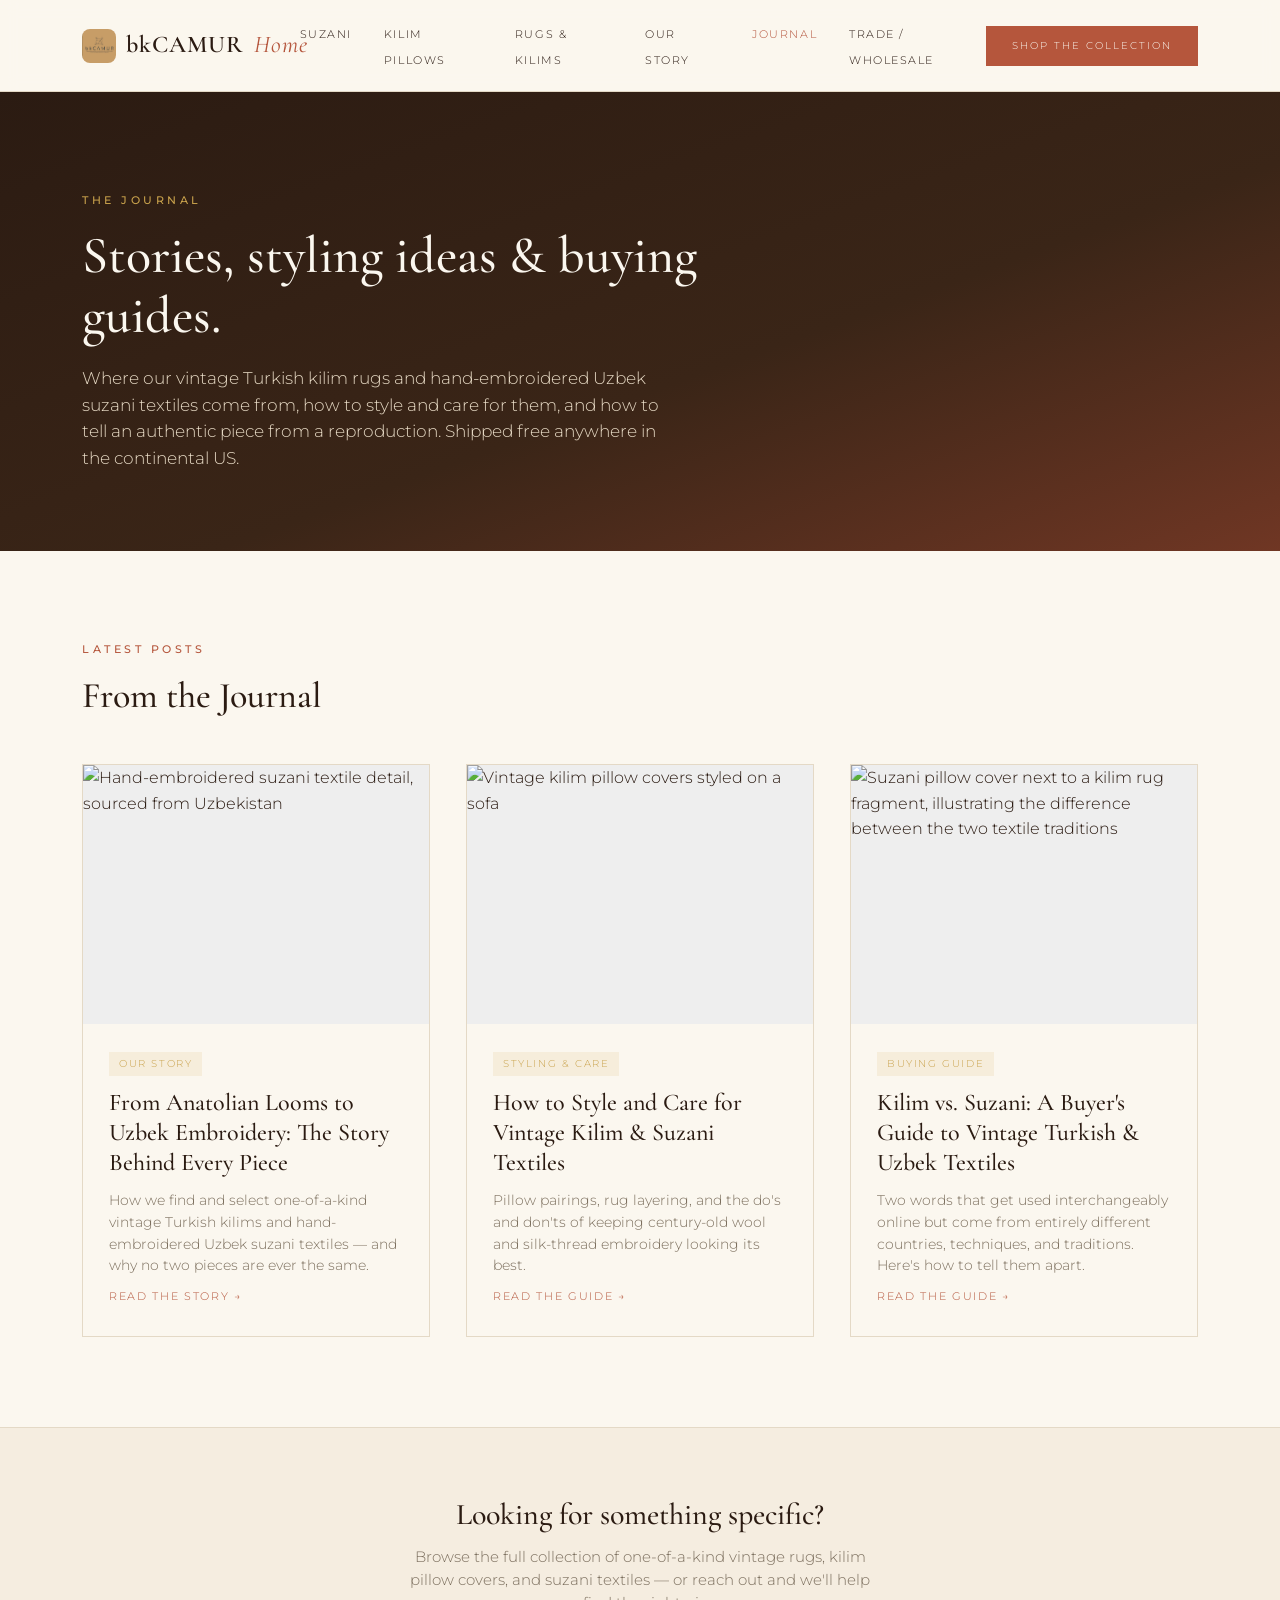
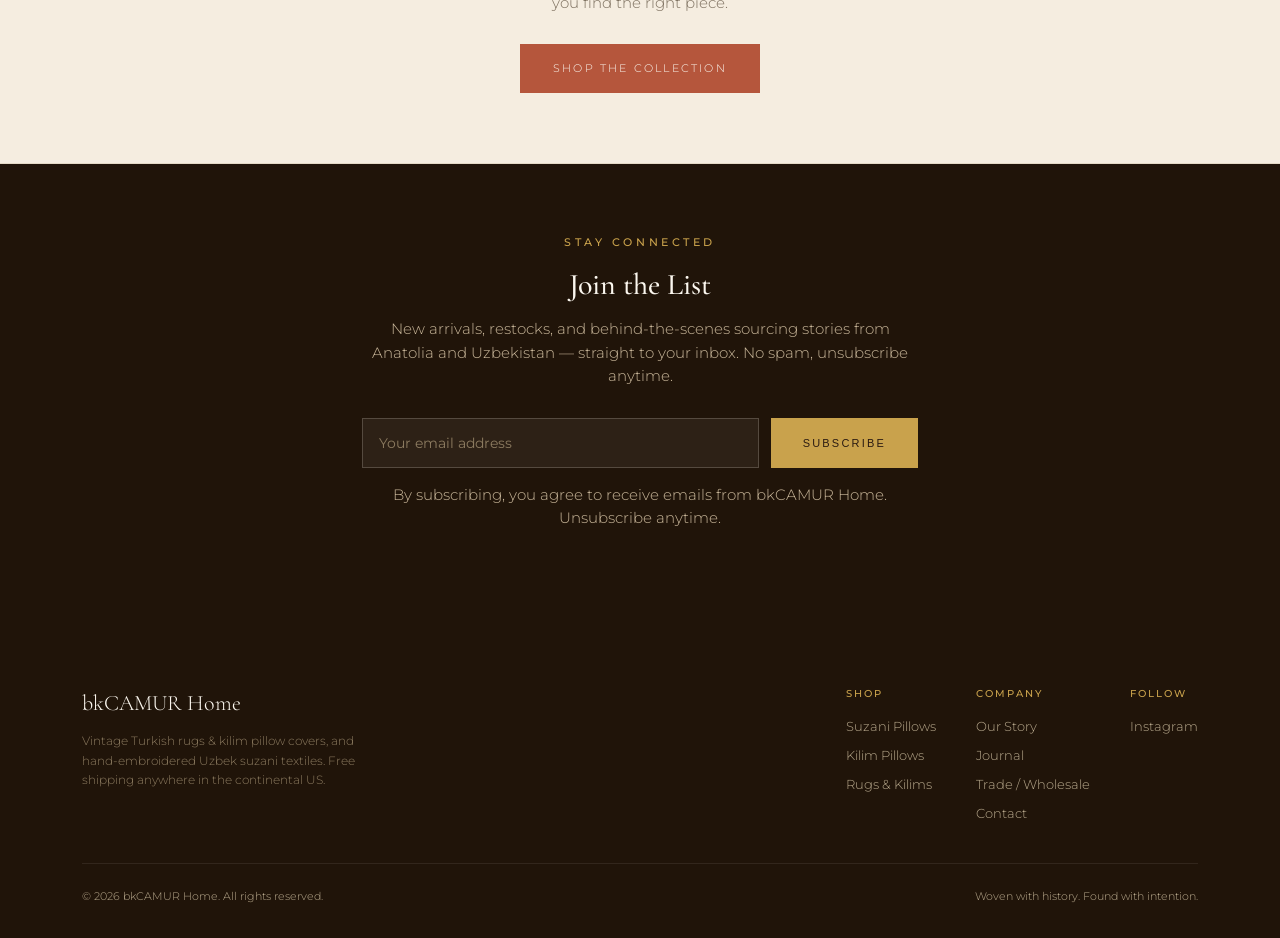
==== blog/index.html @ 6c9f3ae6 "Sync mobile nav CSS fixes across all pages - unify broken nav implementations Fixed mobile navigatio" ====
<!DOCTYPE html>
<html lang="en">
<head>

<!-- Google tag (gtag.js) -->
<script async src="https://www.googletagmanager.com/gtag/js?id=G-0DWY6NHKN8"></script>
<script>
  window.dataLayer = window.dataLayer || [];
  function gtag(){dataLayer.push(arguments);}
  gtag('js', new Date());
  gtag('config', 'G-0DWY6NHKN8');
</script>
<meta charset="UTF-8" />
<meta name="viewport" content="width=device-width, initial-scale=1.0" />
<link rel="icon" type="image/png" href="../assets/image/logo.png" />
<link rel="apple-touch-icon" href="../assets/image/logo.png" />
<link rel="manifest" href="/manifest.json" />

<title>The Journal — Vintage Rug & Textile Stories | bkCAMUR Home</title>
<meta name="description" content="Stories, styling ideas, and buying guides for vintage Turkish kilim rugs, kilim pillow covers, and hand-embroidered Uzbek suzani textiles. Shipped anywhere in the continental US." />
<meta name="author" content="bkCAMUR Home" />
<meta name="keywords" content="vintage Turkish rugs, kilim pillow covers, suzani textiles, boho home decor blog, vintage rug care, kilim vs suzani" />
<meta name="robots" content="index, follow, max-image-preview:large" />
<link rel="canonical" href="https://www.bkcamurhome.com/blog/" />
<meta name="theme-color" content="#2B1B12" />

<meta property="og:type" content="website" />
<meta property="og:site_name" content="bkCAMUR Home" />
<meta property="og:locale" content="en_US" />
<meta property="og:title" content="The Journal — bkCAMUR Home" />
<meta property="og:description" content="Stories, styling ideas, and buying guides for vintage Turkish kilim rugs and hand-embroidered Uzbek suzani textiles." />
<meta property="og:url" content="https://www.bkcamurhome.com/blog/" />
<meta property="og:image" content="https://i.etsystatic.com/61471058/r/il/e07334/8060960674/il_1588xN.8060960674_i07t.jpg" />
<meta name="twitter:card" content="summary_large_image" />
<meta name="twitter:title" content="The Journal — bkCAMUR Home" />
<meta name="twitter:description" content="Stories, styling ideas, and buying guides for vintage Turkish kilim rugs and hand-embroidered Uzbek suzani textiles." />
<meta name="twitter:image" content="https://i.etsystatic.com/61471058/r/il/e07334/8060960674/il_1588xN.8060960674_i07t.jpg" />

<script type="application/ld+json">
{
  "@context": "https://schema.org",
  "@type": "Blog",
  "name": "The Journal - bkCAMUR Home",
  "url": "https://www.bkcamurhome.com/blog/",
  "publisher": {
    "@type": "Organization",
    "name": "bkCAMUR Home",
    "url": "https://www.bkcamurhome.com/",
    "logo": { "@type": "ImageObject", "url": "https://www.bkcamurhome.com/assets/image/logo.png" }
  },
  "blogPost": [
    { "@type": "BlogPosting", "headline": "From Anatolian Looms to Uzbek Embroidery: The Story Behind Every Piece", "url": "https://www.bkcamurhome.com/blog/sourcing-story.html" },
    { "@type": "BlogPosting", "headline": "How to Style and Care for Vintage Kilim & Suzani Textiles", "url": "https://www.bkcamurhome.com/blog/style-and-care-guide.html" },
    { "@type": "BlogPosting", "headline": "Kilim vs. Suzani: A Buyer's Guide to Vintage Turkish & Uzbek Textiles", "url": "https://www.bkcamurhome.com/blog/kilim-vs-suzani-guide.html" }
  ]
}
</script>

<script type="application/ld+json">
{
  "@context": "https://schema.org",
  "@type": "BreadcrumbList",
  "itemListElement": [
    { "@type": "ListItem", "position": 1, "name": "Home", "item": "https://www.bkcamurhome.com/" },
    { "@type": "ListItem", "position": 2, "name": "Journal", "item": "https://www.bkcamurhome.com/blog/" }
  ]
}
</script>

<link href="https://fonts.googleapis.com/css2?family=Cormorant+Garamond:ital,wght@0,300;0,400;0,500;0,600;1,300;1,400&family=Montserrat:wght@300;400;500;600&display=swap" rel="stylesheet" />
<style>
*, *::before, *::after { box-sizing: border-box; margin: 0; padding: 0; }

:root {
--near-black: #201409;
--espresso: #2B1B12;
--terracotta: #B5563C;
--terracotta-deep: #96432D;
--cream: #F5EDE0;
--warm-white: #FBF7EF;
--gold: #C9A24C;
--taupe-grey: #7C6F5E;
--line: #E4D9C6;
}

html { scroll-behavior: smooth; }

body {
background: var(--warm-white);
color: var(--espresso);
font-family: 'Montserrat', sans-serif;
font-weight: 300;
line-height: 1.6;
}

a { color: inherit; }
img { max-width: 100%; display: block; }

h1, h2, h3, .display {
font-family: 'Cormorant Garamond', serif;
font-weight: 500;
line-height: 1.15;
}

.eyebrow {
font-size: 11px;
letter-spacing: 0.32em;
text-transform: uppercase;
color: var(--terracotta);
font-weight: 500;
margin-bottom: 16px;
display: block;
}
.eyebrow.on-dark { color: var(--gold); }

.container {
max-width: 1180px;
margin: 0 auto;
padding: 0 32px;
}

header {
position: sticky;
top: 0;
z-index: 200;
background: rgba(251, 247, 239, 0.94);
backdrop-filter: blur(8px);
border-bottom: 1px solid var(--line);
}
nav {
max-width: 1180px;
margin: 0 auto;
padding: 20px 32px;
display: flex;
align-items: center;
justify-content: space-between;
}
.logo {
font-family: 'Cormorant Garamond', serif;
font-size: 24px;
letter-spacing: 0.04em;
text-decoration: none;
color: var(--espresso);
font-weight: 600;
display: flex;
align-items: center;
gap: 10px;
}
.logo-mark { width: 34px; height: 34px; border-radius: 8px; object-fit: cover; flex-shrink: 0; }
.logo span { color: var(--terracotta); font-style: italic; font-weight: 400; }
.nav-links { display: flex; gap: 32px; list-style: none; }
.nav-links a {
font-size: 11px;
letter-spacing: 0.14em;
text-transform: uppercase;
text-decoration: none;
color: var(--espresso);
transition: color 0.25s ease;
}
.nav-links a:hover { color: var(--terracotta); }
.nav-links a.current { color: var(--terracotta); }
.nav-cta {
background: var(--terracotta);
color: var(--warm-white) !important;
padding: 12px 26px;
font-size: 10px;
letter-spacing: 0.2em;
text-transform: uppercase;
text-decoration: none;
white-space: nowrap;
transition: background 0.25s ease;
}
.nav-cta:hover { background: var(--terracotta-deep); }

.menu-toggle {
display: none;
flex-direction: column;
justify-content: center;
gap: 5px;
width: 30px;
height: 30px;
background: none;
border: none;
cursor: pointer;
padding: 0;
z-index: 310;
}
.menu-toggle span {
display: block;
width: 100%;
height: 2px;
background: var(--espresso);
transition: transform 0.25s ease, opacity 0.25s ease;
}
.menu-toggle.active span:nth-child(1) { transform: translateY(7px) rotate(45deg); }
.menu-toggle.active span:nth-child(2) { opacity: 0; }
.menu-toggle.active span:nth-child(3) { transform: translateY(-7px) rotate(-45deg); }

.nav-overlay {
display: none;
position: fixed;
inset: 0;
background: rgba(32,20,9,0.5);
z-index: 250;
opacity: 0;
visibility: hidden;
transition: opacity 0.25s ease, visibility 0.25s ease;
pointer-events: none;
}
.nav-overlay.open { display: block; opacity: 1; visibility: visible; pointer-events: none; }

.nav-mobile-cta { display: none; }


.page-hero {
background: linear-gradient(160deg, var(--espresso) 0%, #3a2517 58%, var(--terracotta-deep) 130%);
color: var(--warm-white);
padding: 100px 0 80px;
}
.page-hero .eyebrow { color: var(--gold); }
.page-hero h1 { font-size: 52px; color: var(--warm-white); margin-bottom: 20px; max-width: 760px; }
.page-hero p { font-size: 16.5px; color: #E6D9C4; max-width: 600px; }

section { padding: 90px 0; }
.section-head { max-width: 680px; margin-bottom: 48px; }

.post-grid {
display: grid;
grid-template-columns: repeat(3, 1fr);
gap: 36px;
}
.post-card {
background: var(--warm-white);
border: 1px solid var(--line);
display: flex;
flex-direction: column;
text-decoration: none;
color: var(--espresso);
transition: transform 0.3s ease, box-shadow 0.3s ease;
}
.post-card:hover { transform: translateY(-4px); box-shadow: 0 20px 40px rgba(43,27,18,0.12); }
.post-photo { aspect-ratio: 4/3; overflow: hidden; background: #eee; }
.post-photo img { width: 100%; height: 100%; object-fit: cover; transition: transform 0.5s ease; }
.post-card:hover .post-photo img { transform: scale(1.05); }
.post-info { padding: 28px 26px 30px; display: flex; flex-direction: column; gap: 12px; flex: 1; }
.post-tag { font-size: 10px; letter-spacing: 0.16em; text-transform: uppercase; color: var(--gold); background: rgba(201,162,76,0.12); padding: 4px 10px; width: fit-content; }
.post-title { font-family: 'Cormorant Garamond', serif; font-size: 24px; font-weight: 500; line-height: 1.25; }
.post-excerpt { font-size: 13.5px; color: var(--taupe-grey); flex: 1; }
.post-readmore { font-size: 10.5px; letter-spacing: 0.16em; text-transform: uppercase; color: var(--terracotta); margin-top: auto; }

.newsletter-band {
background: var(--cream);
border-top: 1px solid var(--line);
border-bottom: 1px solid var(--line);
padding: 70px 0;
text-align: center;
}
.newsletter-band h2 { font-size: 30px; margin-bottom: 14px; }
.newsletter-band p { color: var(--taupe-grey); font-size: 14.5px; max-width: 480px; margin: 0 auto 28px; }

.newsletter { background: var(--near-black); color: var(--warm-white); text-align: center; padding: 70px 0; }
.newsletter .container { max-width: 620px; }
.newsletter .eyebrow { justify-content: center; display: flex; color: var(--gold); }
.newsletter h2 { color: var(--warm-white); font-size: 30px; margin-bottom: 16px; }
.newsletter p { color: #C9B79A; font-size: 14.5px; margin-bottom: 30px; }
.newsletter-form { display: flex; gap: 12px; justify-content: center; flex-wrap: wrap; }
.newsletter-form input[type="email"] {
flex: 1;
min-width: 240px;
padding: 15px 16px;
border: 1px solid rgba(245,237,224,0.2);
background: rgba(245,237,224,0.06);
color: var(--warm-white);
font-family: 'Montserrat', sans-serif;
font-size: 14px;
}
.newsletter-form input[type="email"]::placeholder { color: #8C7B60; }
.newsletter-form button {
background: var(--gold);
color: var(--espresso);
border: none;
padding: 15px 32px;
font-size: 11px;
letter-spacing: 0.2em;
text-transform: uppercase;
cursor: pointer;
transition: background 0.25s ease;
}
.newsletter-form button:hover { background: #dab766; }
.newsletter-note { font-size: 11px; color: #8C7B60; margin-top: 16px; }

.btn {
display: inline-block;
padding: 15px 32px;
font-size: 11px;
letter-spacing: 0.2em;
text-transform: uppercase;
text-decoration: none;
transition: all 0.25s ease;
border: 1px solid transparent;
}
.btn-primary { background: var(--terracotta); color: var(--warm-white); }
.btn-primary:hover { background: var(--terracotta-deep); }

footer {
background: var(--near-black);
color: #B8A98D;
padding: 56px 0 32px;
font-size: 12px;
}
.footer-inner {
display: flex;
justify-content: space-between;
flex-wrap: wrap;
gap: 24px;
align-items: flex-start;
margin-bottom: 32px;
}
.footer-logo { font-family: 'Cormorant Garamond', serif; font-size: 22px; color: var(--warm-white); margin-bottom: 10px; }
.footer-links { display: flex; gap: 40px; flex-wrap: wrap; }
.footer-col h4 { font-size: 10px; letter-spacing: 0.2em; text-transform: uppercase; color: var(--gold); margin-bottom: 14px; font-weight: 500; }
.footer-col a { display: block; text-decoration: none; color: #B8A98D; margin-bottom: 8px; font-size: 13px; }
.footer-col a:hover { color: var(--warm-white); }
.footer-bottom {
border-top: 1px solid rgba(255,255,255,0.08);
padding-top: 24px;
display: flex;
justify-content: space-between;
flex-wrap: wrap;
gap: 12px;
font-size: 11px;
}

@media (max-width: 860px) {
.page-hero h1 { font-size: 36px; }
.post-grid { grid-template-columns: 1fr; }
/* mobile nav */
.menu-toggle { display: flex; }
.nav-cta { display: none; }
.nav-links {
display: flex;
flex-direction: column;
position: fixed;
top: 0;
right: -100%;
width: min(320px, 82vw);
height: 100vh;
height: 100dvh;
background: var(--warm-white);
padding: 100px 0 40px;
gap: 0;
transition: right 0.3s ease;
box-shadow: -10px 0 40px rgba(0,0,0,0.2);
z-index: 300;
overflow-y: auto;
pointer-events: none;
-webkit-user-select: none;
user-select: none;
}
.nav-links.open { right: 0; pointer-events: auto; z-index: 300; }
.nav-links li { width: 100%; border-bottom: 1px solid var(--line); pointer-events: auto; }
.nav-links a {
  display: flex;
  align-items: center;
  padding: 16px 32px;
  font-size: 13px;
  letter-spacing: 0.12em;
  text-decoration: none;
  color: var(--espresso);
  transition: color 0.25s ease;
  cursor: pointer;
  -webkit-user-select: none;
  -webkit-tap-highlight-color: transparent;
  user-select: none;
  min-height: 44px;
  pointer-events: auto;
  position: relative;
  z-index: 301;
}
.nav-links a:hover { color: var(--terracotta); }
.nav-links a:active { color: var(--terracotta); }
.nav-mobile-cta { display: block; margin-top: 28px; border-bottom: none; }
.nav-mobile-cta a { padding: 15px; text-align: center; }
section { padding: 60px 0; }
}
</style>
</head>
<body>

<header>
<nav>
<a href="../index.html" class="logo"><img src="../assets/image/logo.png" alt="bkCAMUR Home logo" class="logo-mark" />bkCAMUR <span>Home</span></a>
<ul class="nav-links" id="nav-links">
<li><a href="../index.html#suzani">Suzani</a></li>
<li><a href="../index.html#kilim-pillows">Kilim Pillows</a></li>
<li><a href="../index.html#rugs-kilims">Rugs &amp; Kilims</a></li>
<li><a href="../index.html#story">Our Story</a></li>
<li><a href="index.html" class="current">Journal</a></li>
<li><a href="../wholesale.html">Trade / Wholesale</a></li>
<li class="nav-mobile-cta"><a href="../index.html#shop" class="btn btn-primary">Shop the Collection</a></li>
</ul>
<a href="../index.html#shop" class="nav-cta">Shop the Collection</a>
<button class="menu-toggle" id="menu-toggle" aria-label="Toggle menu" aria-expanded="false">
<span></span><span></span><span></span>
</button>
</nav>
</header>
<div class="nav-overlay" id="nav-overlay"></div>

<section class="page-hero">
<div class="container">
<span class="eyebrow">The Journal</span>
<h1>Stories, styling ideas &amp; buying guides.</h1>
<p>Where our vintage Turkish kilim rugs and hand-embroidered Uzbek suzani textiles come from, how to style and care for them, and how to tell an authentic piece from a reproduction. Shipped free anywhere in the continental US.</p>
</div>
</section>

<section>
<div class="container">
<div class="section-head">
<span class="eyebrow">Latest Posts</span>
<h2 style="font-size:36px;">From the Journal</h2>
</div>

<div class="post-grid">

<a href="sourcing-story.html" class="post-card">
<div class="post-photo">
<img src="https://i.etsystatic.com/61471058/r/il/e07334/8060960674/il_1588xN.8060960674_i07t.jpg" alt="Hand-embroidered suzani textile detail, sourced from Uzbekistan" loading="lazy" />
</div>
<div class="post-info">
<span class="post-tag">Our Story</span>
<div class="post-title">From Anatolian Looms to Uzbek Embroidery: The Story Behind Every Piece</div>
<p class="post-excerpt">How we find and select one-of-a-kind vintage Turkish kilims and hand-embroidered Uzbek suzani textiles &mdash; and why no two pieces are ever the same.</p>
<span class="post-readmore">Read the Story &rarr;</span>
</div>
</a>

<a href="style-and-care-guide.html" class="post-card">
<div class="post-photo">
<img src="https://i.etsystatic.com/61471058/r/il/bdd34f/8280145031/il_1588xN.8280145031_tl8g.jpg" alt="Vintage kilim pillow covers styled on a sofa" loading="lazy" />
</div>
<div class="post-info">
<span class="post-tag">Styling &amp; Care</span>
<div class="post-title">How to Style and Care for Vintage Kilim &amp; Suzani Textiles</div>
<p class="post-excerpt">Pillow pairings, rug layering, and the do's and don'ts of keeping century-old wool and silk-thread embroidery looking its best.</p>
<span class="post-readmore">Read the Guide &rarr;</span>
</div>
</a>

<a href="kilim-vs-suzani-guide.html" class="post-card">
<div class="post-photo">
<img src="https://i.etsystatic.com/61471058/r/il/3958f7/8060957954/il_570xN.8060957954_blud.jpg" alt="Suzani pillow cover next to a kilim rug fragment, illustrating the difference between the two textile traditions" loading="lazy" />
</div>
<div class="post-info">
<span class="post-tag">Buying Guide</span>
<div class="post-title">Kilim vs. Suzani: A Buyer's Guide to Vintage Turkish &amp; Uzbek Textiles</div>
<p class="post-excerpt">Two words that get used interchangeably online but come from entirely different countries, techniques, and traditions. Here's how to tell them apart.</p>
<span class="post-readmore">Read the Guide &rarr;</span>
</div>
</a>

</div>
</div>
</section>

<section class="newsletter-band">
<div class="container">
<h2>Looking for something specific?</h2>
<p>Browse the full collection of one-of-a-kind vintage rugs, kilim pillow covers, and suzani textiles &mdash; or reach out and we'll help you find the right piece.</p>
<a href="../index.html#shop" class="btn btn-primary">Shop the Collection</a>
</div>
</section>

<section class="newsletter">
<div class="container">
<span class="eyebrow">Stay Connected</span>
<h2>Join the List</h2>
<p>New arrivals, restocks, and behind-the-scenes sourcing stories from Anatolia and Uzbekistan — straight to your inbox. No spam, unsubscribe anytime.</p>
<form class="newsletter-form" id="newsletter-form" action="https://formspree.io/f/mbdnjbak" method="POST">
<input type="email" name="email" placeholder="Your email address" required />
<input type="hidden" name="_subject" value="New bkCAMUR Home newsletter signup" />
<button type="submit">Subscribe</button>
</form>
<p class="newsletter-note" id="newsletter-note">By subscribing, you agree to receive emails from bkCAMUR Home. Unsubscribe anytime.</p>
</div>
</section>

<footer>
<div class="container">
<div class="footer-inner">
<div>
<div class="footer-logo">bkCAMUR Home</div>
<p style="max-width:280px; color:#8C7B60;">Vintage Turkish rugs &amp; kilim pillow covers, and hand-embroidered Uzbek suzani textiles. Free shipping anywhere in the continental US.</p>
</div>
<div class="footer-links">
<div class="footer-col">
<h4>Shop</h4>
<a href="../index.html#suzani">Suzani Pillows</a>
<a href="../index.html#kilim-pillows">Kilim Pillows</a>
<a href="../index.html#rugs-kilims">Rugs &amp; Kilims</a>
</div>
<div class="footer-col">
<h4>Company</h4>
<a href="../index.html#story">Our Story</a>
<a href="index.html">Journal</a>
<a href="../wholesale.html">Trade / Wholesale</a>
<a href="../index.html#contact">Contact</a>
</div>
<div class="footer-col">
<h4>Follow</h4>
<a href="https://www.instagram.com/bkcamurhome/" target="_blank" rel="noopener">Instagram</a>
</div>
</div>
</div>
<div class="footer-bottom">
<span>&copy; 2026 bkCAMUR Home. All rights reserved.</span>
<span>Woven with history. Found with intention.</span>
</div>
</div>
</footer>

<script>
document.getElementById('newsletter-form').addEventListener('submit', function (e) {
  e.preventDefault();
  const form = e.target;
  const note = document.getElementById('newsletter-note');
  const btn = form.querySelector('button');
  btn.disabled = true;
  btn.textContent = 'Subscribing…';
  fetch(form.action, {
    method: 'POST',
    body: new FormData(form),
    headers: { 'Accept': 'application/json' }
  }).then(function (response) {
    if (response.ok) {
      form.reset();
      form.style.display = 'none';
      note.textContent = 'You\'re on the list — thanks for signing up!';
    } else {
      btn.disabled = false;
      btn.textContent = 'Subscribe';
      note.textContent = 'Something went wrong — please try again or email hello@bkcamurhome.com directly.';
    }
  }).catch(function () {
    btn.disabled = false;
    btn.textContent = 'Subscribe';
    note.textContent = 'Something went wrong — please try again or email hello@bkcamurhome.com directly.';
  });
});
</script>

<script>
(function () {
  var toggle = document.getElementById('menu-toggle');
  var links = document.getElementById('nav-links');
  var overlay = document.getElementById('nav-overlay');
  if (!toggle || !links || !overlay) return;
  function closeMenu() {
    toggle.classList.remove('active');
    links.classList.remove('open');
    overlay.classList.remove('open');
    toggle.setAttribute('aria-expanded', 'false');
    document.body.style.overflow = '';
  }
  function openMenu() {
    toggle.classList.add('active');
    links.classList.add('open');
    overlay.classList.add('open');
    toggle.setAttribute('aria-expanded', 'true');
    document.body.style.overflow = 'hidden';
  }
  toggle.addEventListener('click', function () {
    if (links.classList.contains('open')) closeMenu(); else openMenu();
  });
  overlay.addEventListener('click', closeMenu);
  links.querySelectorAll('a').forEach(function (a) {
    a.addEventListener('click', closeMenu);
  });
})();
</script>

</body>
</html>
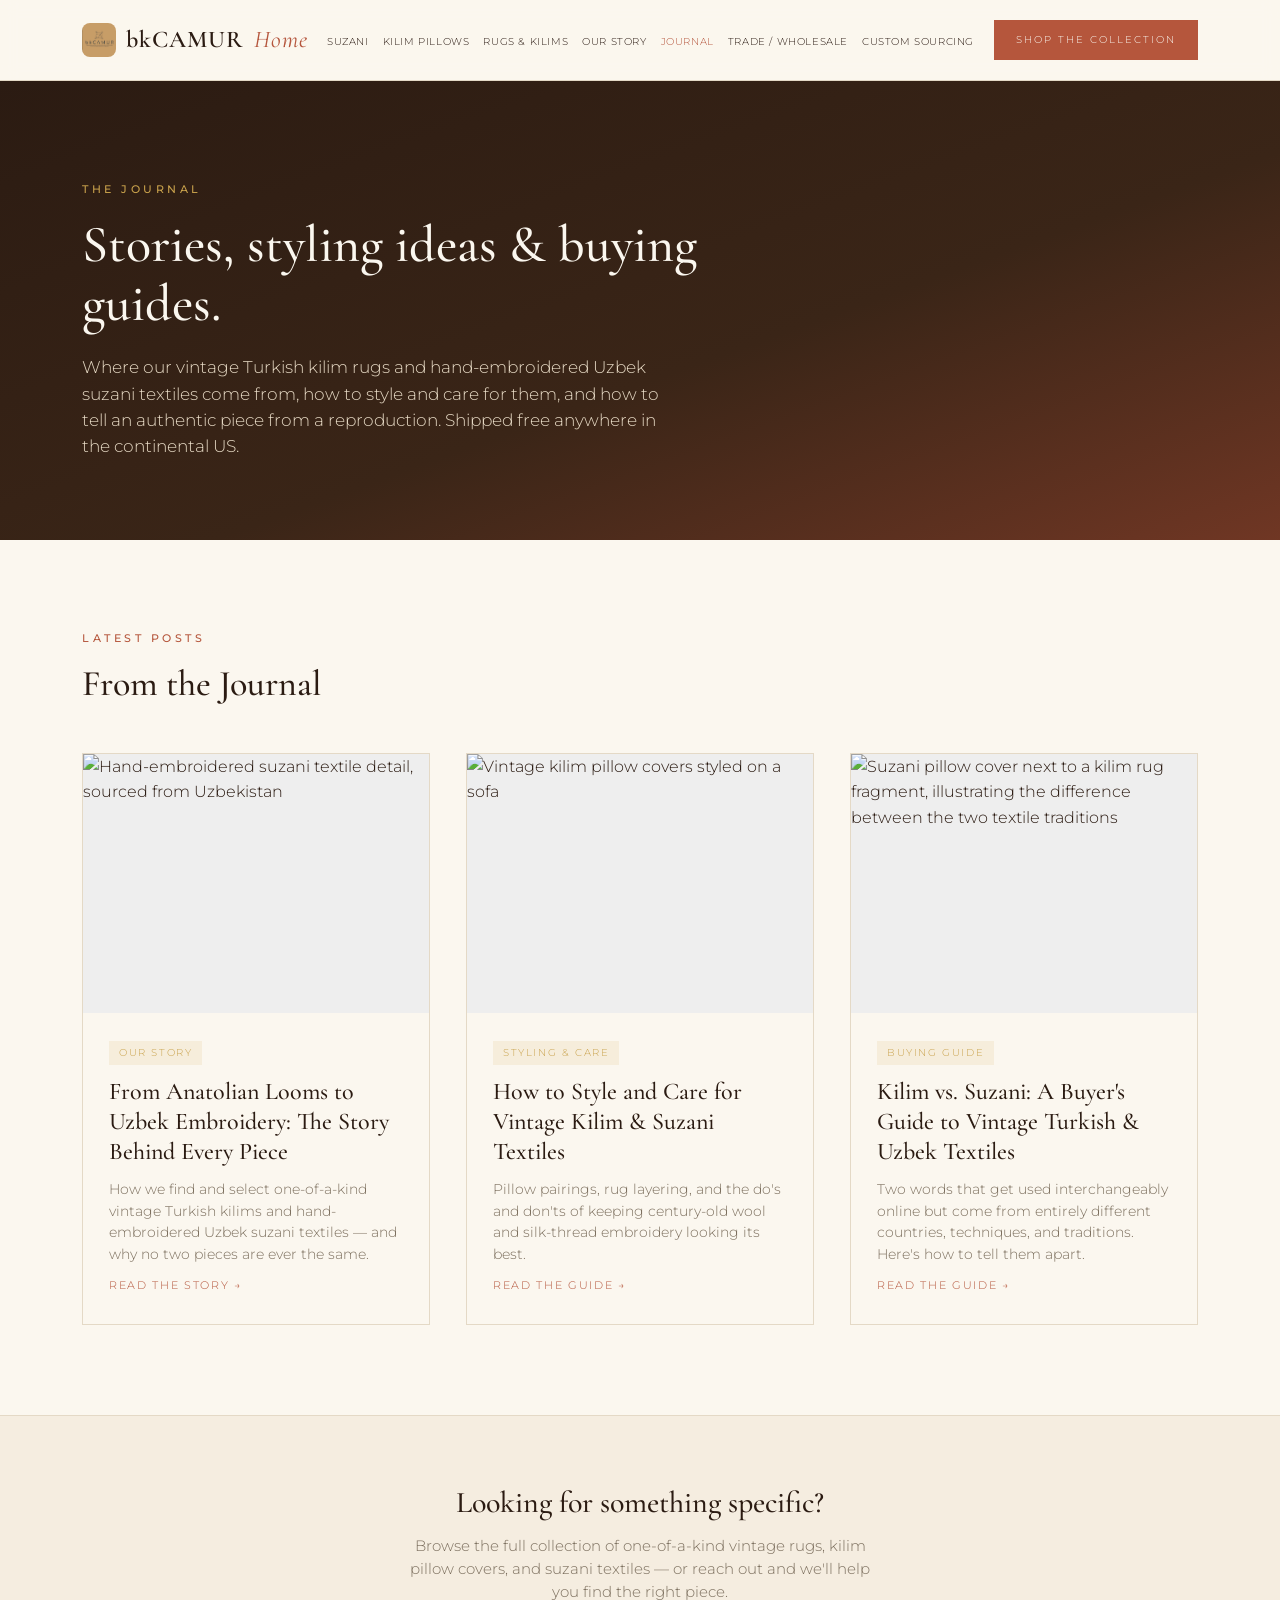
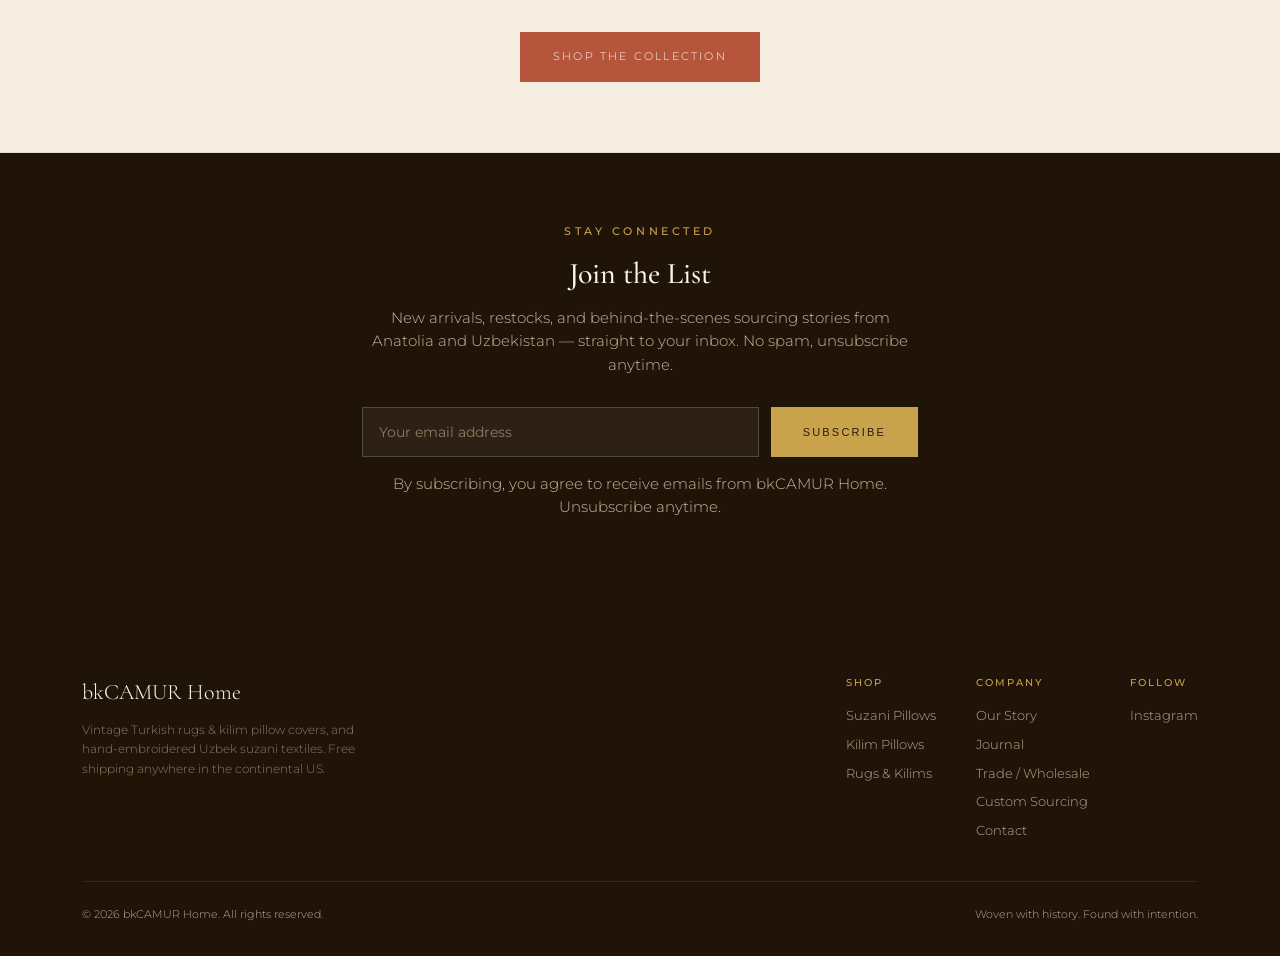
==== commit da517b04: "Split custom sourcing from trade/wholesale into its own page Add sourcing.html and separate the two " ====
--- a/blog/index.html
+++ b/blog/index.html
@@ -148,10 +148,11 @@
 }
 .logo-mark { width: 34px; height: 34px; border-radius: 8px; object-fit: cover; flex-shrink: 0; }
 .logo span { color: var(--terracotta); font-style: italic; font-weight: 400; }
-.nav-links { display: flex; gap: 32px; list-style: none; }
+.nav-links { display: flex; gap: 14px; margin: 0 20px; list-style: none; }
 .nav-links a {
-font-size: 11px;
-letter-spacing: 0.14em;
+font-size: 10px;
+letter-spacing: 0.06em;
+white-space: nowrap;
 text-transform: uppercase;
 text-decoration: none;
 color: var(--espresso);
@@ -162,7 +163,7 @@
 .nav-cta {
 background: var(--terracotta);
 color: var(--warm-white) !important;
-padding: 12px 26px;
+padding: 12px 22px;
 font-size: 10px;
 letter-spacing: 0.2em;
 text-transform: uppercase;
@@ -331,9 +332,9 @@
 font-size: 11px;
 }
 
-@media (max-width: 860px) {
-.page-hero h1 { font-size: 36px; }
-.post-grid { grid-template-columns: 1fr; }
+@media (max-width: 1279px) {
+/* nav collapses to the drawer early: the full bar
+   does not fit alongside the logo and CTA below this width */
 /* mobile nav */
 .menu-toggle { display: flex; }
 .nav-cta { display: none; }
@@ -381,6 +382,11 @@
 .nav-links a:active { color: var(--terracotta); }
 .nav-mobile-cta { display: block; margin-top: 28px; border-bottom: none; }
 .nav-mobile-cta a { padding: 15px; text-align: center; }
+}
+
+@media (max-width: 860px) {
+.page-hero h1 { font-size: 36px; }
+.post-grid { grid-template-columns: 1fr; }
 section { padding: 60px 0; }
 }
 </style>
@@ -397,6 +403,7 @@
 <li><a href="../index.html#story">Our Story</a></li>
 <li><a href="index.html" class="current">Journal</a></li>
 <li><a href="../wholesale.html">Trade / Wholesale</a></li>
+<li><a href="../sourcing.html">Custom Sourcing</a></li>
 <li class="nav-mobile-cta"><a href="../index.html#shop" class="btn btn-primary">Shop the Collection</a></li>
 </ul>
 <a href="../index.html#shop" class="nav-cta">Shop the Collection</a>
@@ -505,6 +512,7 @@
 <a href="../index.html#story">Our Story</a>
 <a href="index.html">Journal</a>
 <a href="../wholesale.html">Trade / Wholesale</a>
+<a href="../sourcing.html">Custom Sourcing</a>
 <a href="../index.html#contact">Contact</a>
 </div>
 <div class="footer-col">
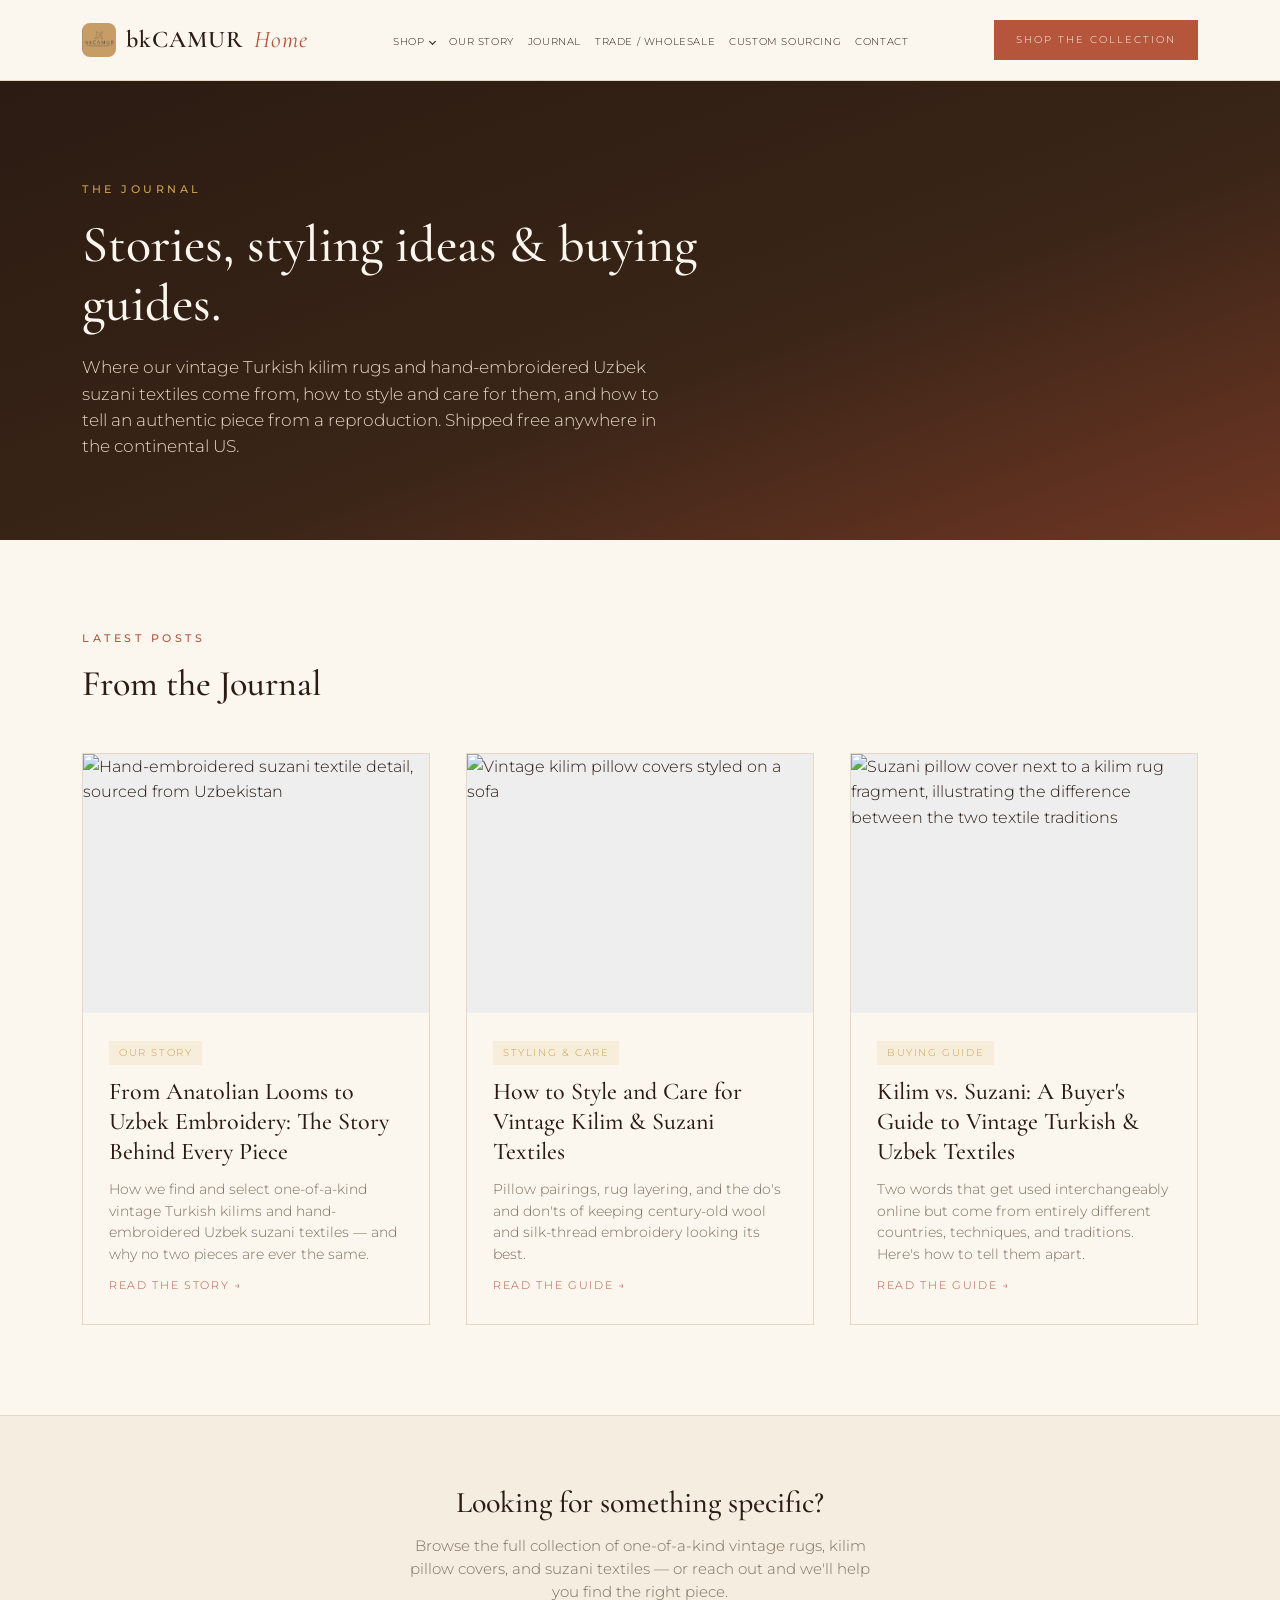
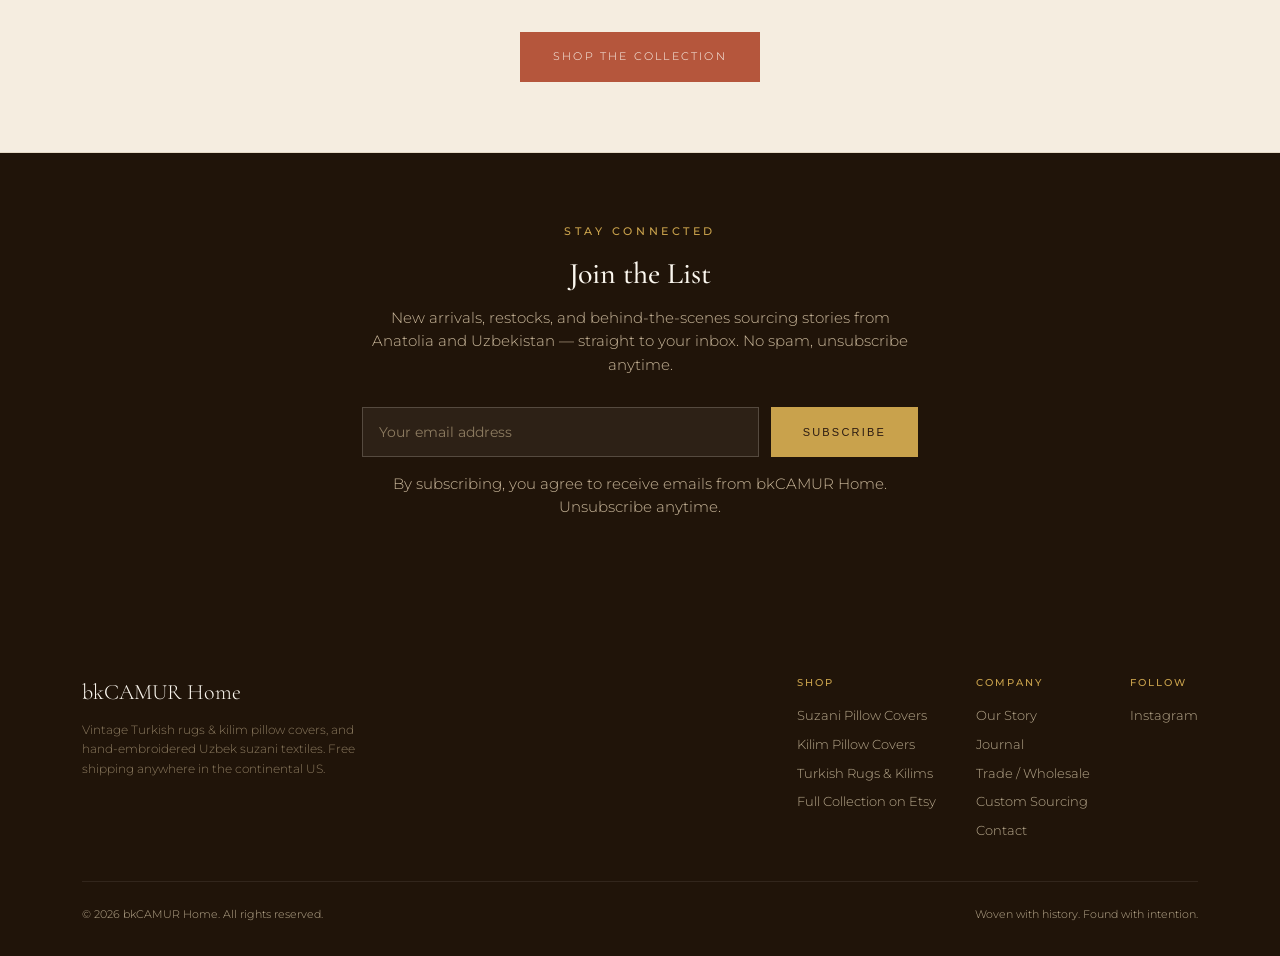
==== commit a9b6991e: "SEO: split the single-page site into three rankable category pages The site was one page with anchor" ====
--- a/blog/index.html
+++ b/blog/index.html
@@ -389,24 +389,104 @@
 .post-grid { grid-template-columns: 1fr; }
 section { padding: 60px 0; }
 }
+/* ---------------------------------------------------------------------------
+   Shop dropdown
+   The three category pages carry long keyword names ("Suzani Pillow Covers"),
+   which will not fit the desktop bar alongside everything else. They live in a
+   dropdown instead. Links are plain <a> in the markup either way, so crawlers
+   read them normally.
+   Desktop: hover/focus reveals the panel. Mobile (<=960px): the hamburger menu
+   is already a vertical list, so the panel is flattened inline rather than
+   nested - a second collapsible layer inside the drawer is where this nav has
+   broken before.
+--------------------------------------------------------------------------- */
+.nav-shop { position: relative; }
+
+.nav-shop > a::after {
+content: '';
+display: inline-block;
+width: 5px; height: 5px;
+margin-left: 6px;
+vertical-align: 1px;
+border-right: 1px solid currentColor;
+border-bottom: 1px solid currentColor;
+transform: rotate(45deg);
+}
+
+.nav-shop-panel {
+list-style: none;
+margin: 0;
+padding: 10px 0;
+}
+
+@media (min-width: 1280px) {
+.nav-shop-panel {
+position: absolute;
+top: 100%;
+left: 50%;
+transform: translateX(-50%) translateY(6px);
+min-width: 232px;
+background: var(--warm-white);
+border: 1px solid var(--line);
+box-shadow: 0 18px 40px rgba(43,27,18,0.14);
+opacity: 0;
+visibility: hidden;
+pointer-events: none;
+transition: opacity 0.2s ease, transform 0.2s ease, visibility 0.2s;
+z-index: 320;
+}
+.nav-shop:hover .nav-shop-panel,
+.nav-shop:focus-within .nav-shop-panel {
+opacity: 1;
+visibility: visible;
+pointer-events: auto;
+transform: translateX(-50%) translateY(0);
+}
+.nav-shop-panel li { display: block; }
+.nav-shop-panel a {
+display: block;
+padding: 9px 18px;
+white-space: nowrap;
+font-size: 11px;
+letter-spacing: 0.1em;
+text-transform: uppercase;
+color: var(--espresso);
+text-decoration: none;
+}
+.nav-shop-panel a:hover { background: var(--cream); color: var(--terracotta); }
+}
+
+/* In the mobile drawer the panel is just part of the vertical list. The
+   drawer engages at 1279px, so this must match that - not the 960px
+   product-carousel breakpoint. */
+@media (max-width: 1279px) {
+.nav-shop > a::after { display: none; }
+.nav-shop-panel { padding: 0; }
+.nav-shop-panel a { padding-left: 18px; opacity: 0.92; }
+}
 </style>
 </head>
 <body>
 
 <header>
 <nav>
-<a href="../index.html" class="logo"><img src="../assets/image/logo.png" alt="bkCAMUR Home logo" class="logo-mark" />bkCAMUR <span>Home</span></a>
+<a href="/" class="logo"><img src="../assets/image/logo.png" alt="bkCAMUR Home logo" class="logo-mark" />bkCAMUR <span>Home</span></a>
 <ul class="nav-links" id="nav-links">
-<li><a href="../index.html#suzani">Suzani</a></li>
-<li><a href="../index.html#kilim-pillows">Kilim Pillows</a></li>
-<li><a href="../index.html#rugs-kilims">Rugs &amp; Kilims</a></li>
-<li><a href="../index.html#story">Our Story</a></li>
-<li><a href="index.html" class="current">Journal</a></li>
-<li><a href="../wholesale.html">Trade / Wholesale</a></li>
-<li><a href="../sourcing.html">Custom Sourcing</a></li>
-<li class="nav-mobile-cta"><a href="../index.html#shop" class="btn btn-primary">Shop the Collection</a></li>
+<li class="nav-shop"><a href="/#collections">Shop</a>
+<ul class="nav-shop-panel">
+<li><a href="/suzani-pillow-covers.html">Suzani Pillow Covers</a></li>
+<li><a href="/kilim-pillow-covers.html">Kilim Pillow Covers</a></li>
+<li><a href="/turkish-rugs-kilims.html">Turkish Rugs &amp; Kilims</a></li>
 </ul>
-<a href="../index.html#shop" class="nav-cta">Shop the Collection</a>
+</li>
+<li><a href="/#story">Our Story</a></li>
+<li><a href="/blog/">Journal</a></li>
+<li><a href="/wholesale.html">Trade / Wholesale</a></li>
+<li><a href="/sourcing.html">Custom Sourcing</a></li>
+<li><a href="/#contact">Contact</a></li>
+<li class="nav-mobile-cta"><a href="/#collections" class="btn btn-primary">Shop the Collection</a></li>
+</ul>
+<a href="/#collections" class="nav-cta">Shop the Collection</a>
 <button class="menu-toggle" id="menu-toggle" aria-label="Toggle menu" aria-expanded="false">
 <span></span><span></span><span></span>
 </button>
@@ -475,7 +555,7 @@
 <div class="container">
 <h2>Looking for something specific?</h2>
 <p>Browse the full collection of one-of-a-kind vintage rugs, kilim pillow covers, and suzani textiles &mdash; or reach out and we'll help you find the right piece.</p>
-<a href="../index.html#shop" class="btn btn-primary">Shop the Collection</a>
+<a href="/#collections" class="btn btn-primary">Shop the Collection</a>
 </div>
 </section>
 
@@ -503,17 +583,18 @@
 <div class="footer-links">
 <div class="footer-col">
 <h4>Shop</h4>
-<a href="../index.html#suzani">Suzani Pillows</a>
-<a href="../index.html#kilim-pillows">Kilim Pillows</a>
-<a href="../index.html#rugs-kilims">Rugs &amp; Kilims</a>
+<a href="/suzani-pillow-covers.html">Suzani Pillow Covers</a>
+<a href="/kilim-pillow-covers.html">Kilim Pillow Covers</a>
+<a href="/turkish-rugs-kilims.html">Turkish Rugs &amp; Kilims</a>
+<a href="https://www.etsy.com/shop/BKCAMURHOME" target="_blank" rel="noopener">Full Collection on Etsy</a>
 </div>
 <div class="footer-col">
 <h4>Company</h4>
-<a href="../index.html#story">Our Story</a>
+<a href="/#story">Our Story</a>
 <a href="index.html">Journal</a>
-<a href="../wholesale.html">Trade / Wholesale</a>
-<a href="../sourcing.html">Custom Sourcing</a>
-<a href="../index.html#contact">Contact</a>
+<a href="/wholesale.html">Trade / Wholesale</a>
+<a href="/sourcing.html">Custom Sourcing</a>
+<a href="/#contact">Contact</a>
 </div>
 <div class="footer-col">
 <h4>Follow</h4>
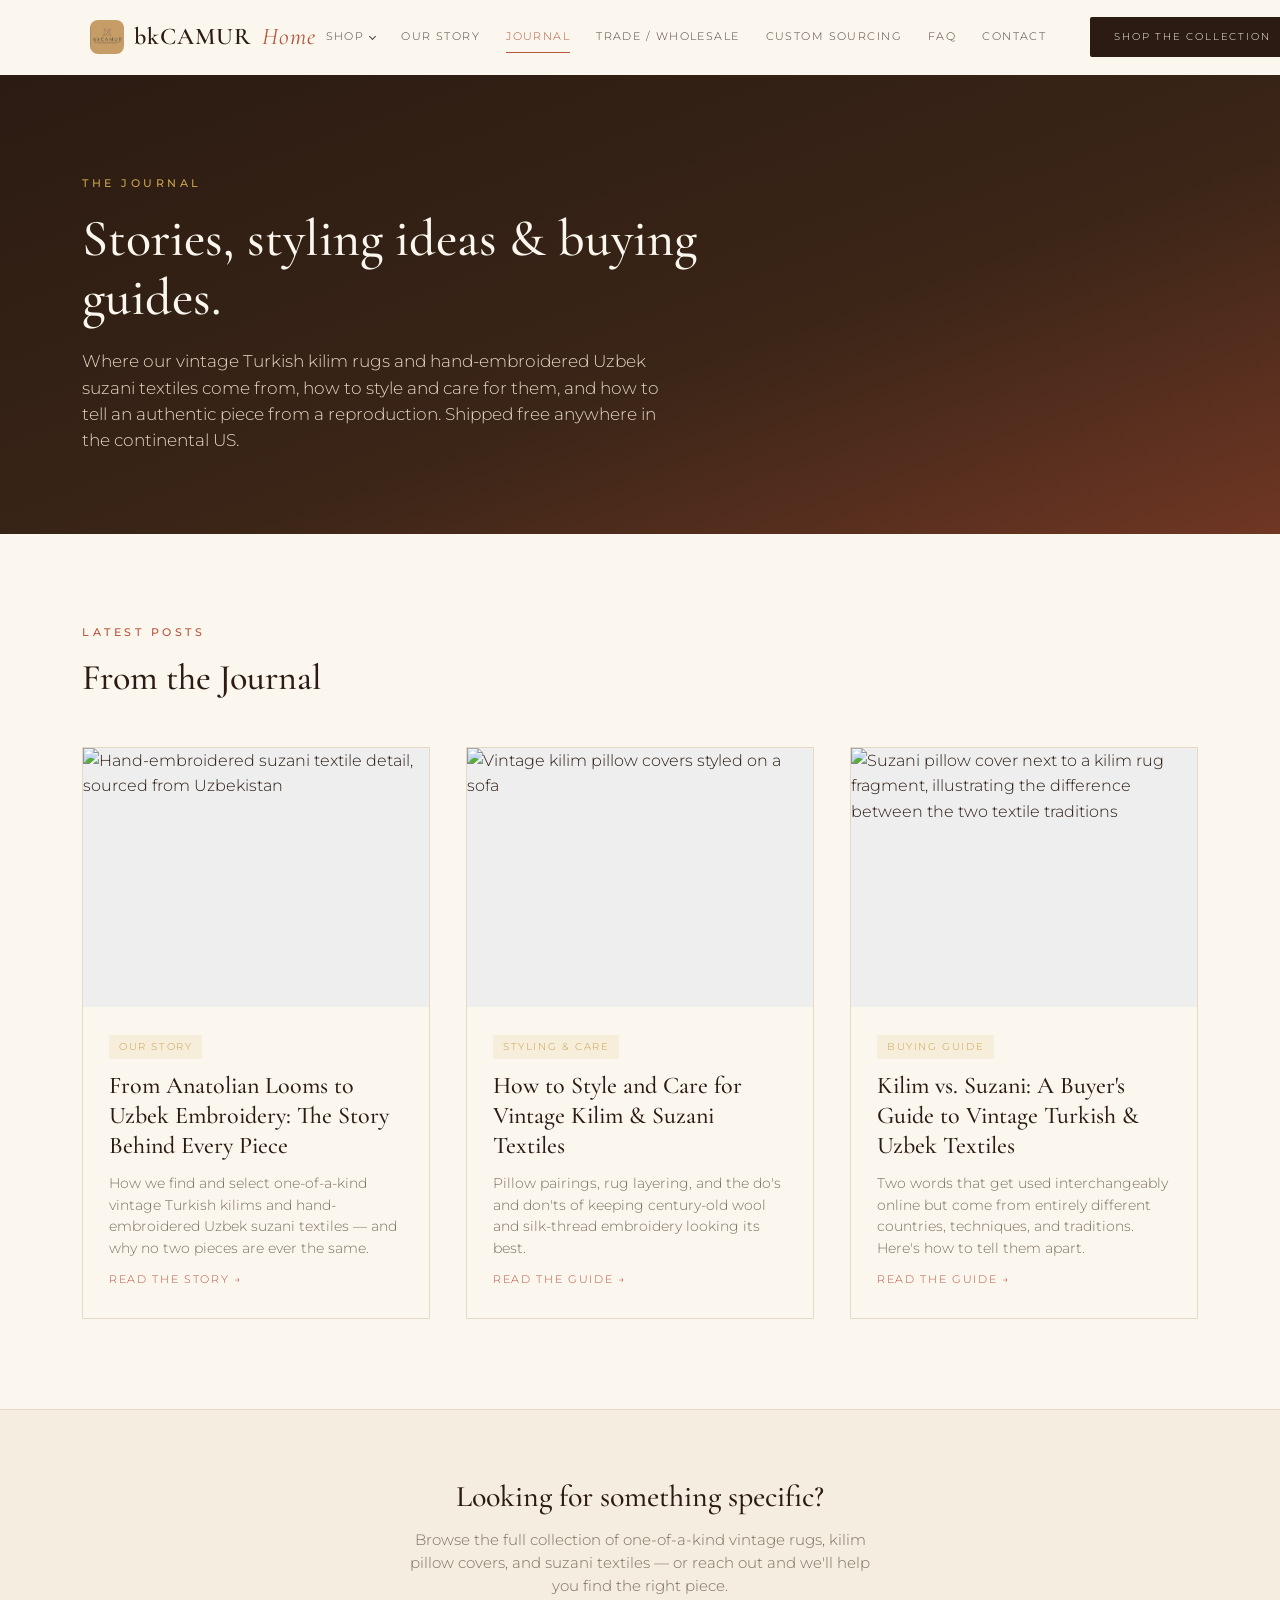
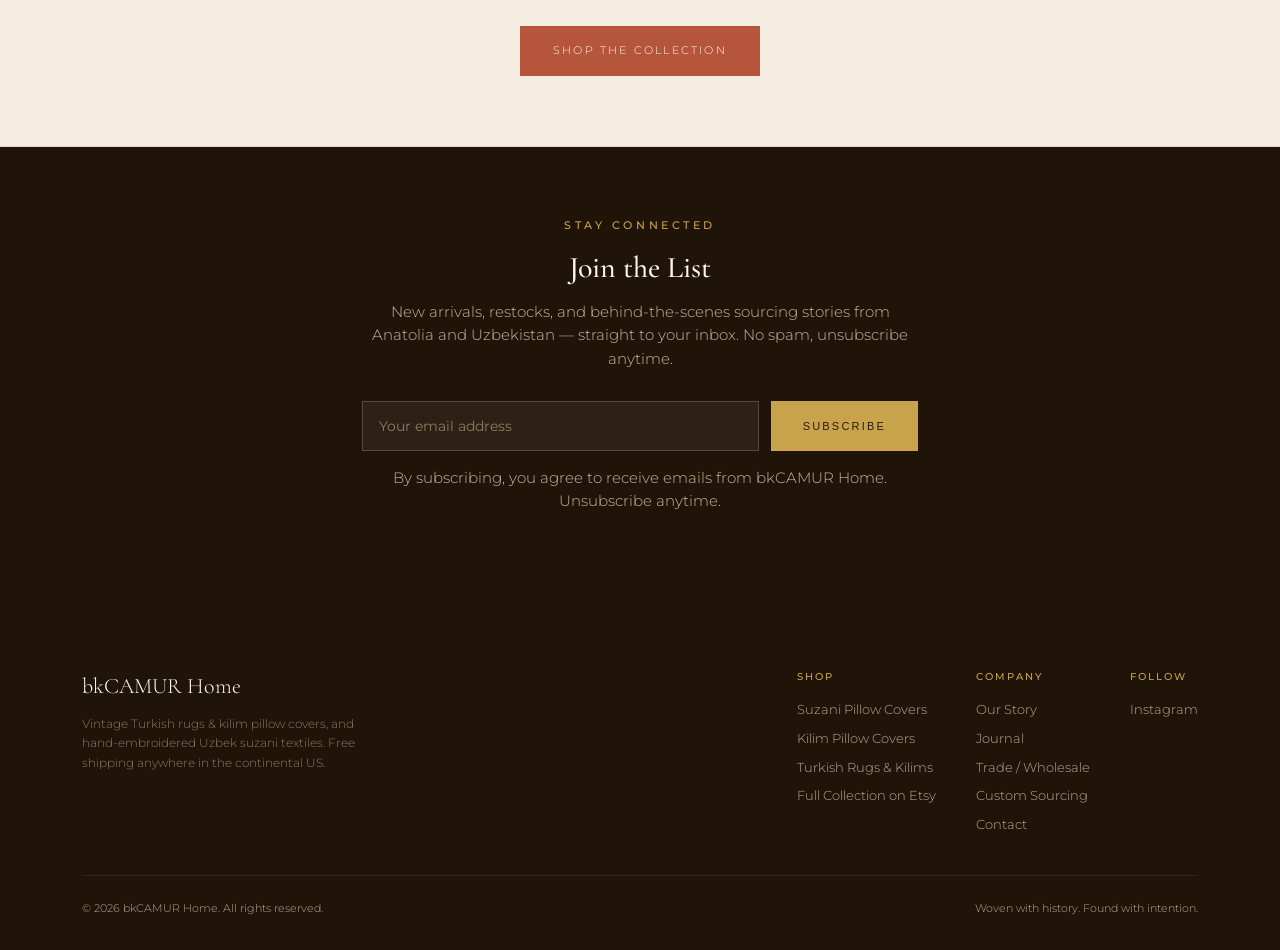
==== commit d7451bc4: "Add an FAQ page, and rebuild the nav as one shared stylesheet Nav --- Everything nav-related now liv" ====
--- a/blog/index.html
+++ b/blog/index.html
@@ -343,14 +343,21 @@
 flex-direction: column;
 position: fixed;
 top: 0;
-right: -100%;
+right: 0;
+/* Revealed with clip-path, not by moving the box: a transformed or
+   negatively-offset fixed element still contributes horizontal scroll, and
+   clipping <html> to hide that would make the root the containing block for
+   position:fixed - which parks this drawer at the top of the document instead
+   of the viewport. clip-path changes no layout at all. */
+clip-path: inset(0 0 0 100%);
+visibility: hidden;
 width: min(320px, 82vw);
 height: 100vh;
 height: 100dvh;
 background: var(--warm-white);
 padding: 100px 0 40px;
 gap: 0;
-transition: right 0.3s ease;
+transition: clip-path 0.3s ease, visibility 0.3s;
 box-shadow: -10px 0 40px rgba(0,0,0,0.2);
 z-index: 300;
 overflow-y: auto;
@@ -358,7 +365,7 @@
 -webkit-user-select: none;
 user-select: none;
 }
-.nav-links.open { right: 0; pointer-events: auto; z-index: 300; }
+.nav-links.open { clip-path: inset(0); visibility: visible; pointer-events: auto; z-index: 300; }
 .nav-links li { width: 100%; border-bottom: 1px solid var(--line); pointer-events: auto; }
 .nav-links a {
   display: flex;
@@ -464,7 +471,60 @@
 .nav-shop-panel { padding: 0; }
 .nav-shop-panel a { padding-left: 18px; opacity: 0.92; }
 }
+
+/* The closed drawer used to be parked at right:-100%, which made every page
+   scroll sideways on a phone. Do NOT fix that by clipping overflow on <html>:
+   any overflow on the root makes it the containing block for position:fixed,
+   so the drawer starts positioning against the document instead of the
+   viewport - open it at the bottom of a long page and it appears thousands of
+   pixels above you. The drawer now keeps its box on-screen at right:0 and is
+   moved out of view with a transform instead (see the drawer rules below). */
+
+/* Floating CTA - see /assets/js/floating-cta.js. Shown on every page because
+   the header CTA is hidden below 1279px, which left phones with no route to
+   the shop short of scrolling back to the hamburger. */
+.floating-cta {
+position: fixed;
+right: 22px;
+bottom: calc(22px + env(safe-area-inset-bottom, 0px));
+z-index: 260;
+display: inline-flex;
+align-items: center;
+gap: 10px;
+padding: 14px 24px;
+background: var(--terracotta);
+color: var(--warm-white);
+font-size: 10px;
+letter-spacing: 0.18em;
+text-transform: uppercase;
+text-decoration: none;
+white-space: nowrap;
+border-radius: 999px;
+box-shadow: 0 12px 30px rgba(43,27,18,0.28);
+opacity: 0;
+visibility: hidden;
+transform: translateY(14px);
+pointer-events: none;
+transition: opacity 0.28s ease, transform 0.28s ease, visibility 0.28s, background 0.25s ease;
+}
+.floating-cta.visible {
+opacity: 1;
+visibility: visible;
+transform: translateY(0);
+pointer-events: auto;
+}
+.floating-cta:hover { background: var(--terracotta-deep); }
+.floating-cta-arrow { font-size: 13px; line-height: 1; }
+
+@media (max-width: 560px) {
+.floating-cta { right: 14px; bottom: calc(14px + env(safe-area-inset-bottom, 0px)); padding: 13px 20px; font-size: 9px; }
+}
+
+/* Anchor targets must clear the sticky header, which is ~87px tall - without
+   this, jumping to #collections lands the heading underneath it. */
+:target, [id] { scroll-margin-top: 104px; }
 </style>
+<link rel="stylesheet" href="/assets/css/nav.css" />
 </head>
 <body>
 
@@ -479,10 +539,11 @@
 <li><a href="/turkish-rugs-kilims.html">Turkish Rugs &amp; Kilims</a></li>
 </ul>
 </li>
-<li><a href="/#story">Our Story</a></li>
+<li><a href="/our-story.html">Our Story</a></li>
 <li><a href="/blog/">Journal</a></li>
 <li><a href="/wholesale.html">Trade / Wholesale</a></li>
 <li><a href="/sourcing.html">Custom Sourcing</a></li>
+<li><a href="/faq.html">FAQ</a></li>
 <li><a href="/#contact">Contact</a></li>
 <li class="nav-mobile-cta"><a href="/#collections" class="btn btn-primary">Shop the Collection</a></li>
 </ul>
@@ -590,7 +651,7 @@
 </div>
 <div class="footer-col">
 <h4>Company</h4>
-<a href="/#story">Our Story</a>
+<a href="/our-story.html">Our Story</a>
 <a href="index.html">Journal</a>
 <a href="/wholesale.html">Trade / Wholesale</a>
 <a href="/sourcing.html">Custom Sourcing</a>
@@ -669,5 +730,7 @@
 })();
 </script>
 
+<script src="/assets/js/floating-cta.js" defer></script>
+<script src="/assets/js/nav.js" defer></script>
 </body>
 </html>
--- a/assets/css/nav.css
+++ b/assets/css/nav.css
@@ -0,0 +1,177 @@
+/* bkCAMUR Home — navigation.
+ *
+ * Linked LAST in every page's <head>, after whatever that page inlines, so
+ * this file wins on equal specificity. The nav markup and styles were
+ * duplicated across a dozen pages and had drifted apart; anything nav-related
+ * now belongs here and here only.
+ */
+
+/* ---------------------------------------------------------------- header -- */
+header {
+position: sticky;
+top: 0;
+z-index: 200;
+background: rgba(251, 247, 239, 0.86);
+-webkit-backdrop-filter: saturate(180%) blur(14px);
+backdrop-filter: saturate(180%) blur(14px);
+border-bottom: 1px solid transparent;
+transition: border-color 0.3s ease, box-shadow 0.3s ease, background 0.3s ease;
+}
+header.scrolled {
+background: rgba(251, 247, 239, 0.95);
+border-bottom-color: var(--line);
+box-shadow: 0 8px 26px rgba(43, 27, 18, 0.07);
+}
+nav { padding: 17px 40px; gap: 18px; }
+.logo { font-size: 24px; }
+.logo-mark { width: 34px; height: 34px; }
+
+/* ------------------------------------------------------- desktop nav bar -- */
+@media (min-width: 1280px) {
+.nav-links { gap: 26px; margin: 0 26px; align-items: center; }
+
+.nav-links > li > a {
+position: relative;
+display: inline-block;
+padding: 7px 0;
+font-size: 11px;
+letter-spacing: 0.13em;
+color: var(--espresso);
+opacity: 0.82;
+transition: opacity 0.22s ease, color 0.22s ease;
+}
+.nav-links > li > a:hover { opacity: 1; color: var(--terracotta); }
+
+/* Underline grows from the left on hover, and stays put on the current page. */
+.nav-links > li > a::before {
+content: '';
+position: absolute;
+left: 0;
+right: 0;
+bottom: 0;
+height: 1px;
+background: var(--terracotta);
+transform: scaleX(0);
+transform-origin: right center;
+transition: transform 0.3s cubic-bezier(0.4, 0, 0.2, 1);
+}
+.nav-links > li > a:hover::before,
+.nav-links > li.current > a::before {
+transform: scaleX(1);
+transform-origin: left center;
+}
+.nav-links > li.current > a { opacity: 1; color: var(--terracotta); }
+
+.nav-cta {
+background: var(--espresso);
+padding: 12px 24px;
+font-size: 10px;
+letter-spacing: 0.18em;
+border-radius: 2px;
+transition: background 0.25s ease, transform 0.25s ease;
+}
+.nav-cta:hover { background: var(--terracotta); transform: translateY(-1px); }
+
+/* Dropdown panel */
+.nav-shop-panel {
+top: calc(100% + 2px);
+min-width: 244px;
+padding: 8px 0;
+background: var(--warm-white);
+border: 1px solid var(--line);
+border-radius: 3px;
+box-shadow: 0 20px 46px rgba(43, 27, 18, 0.16);
+}
+.nav-shop-panel a {
+padding: 11px 20px;
+font-size: 10.5px;
+letter-spacing: 0.1em;
+opacity: 0.85;
+transition: background 0.2s ease, color 0.2s ease, opacity 0.2s ease;
+}
+.nav-shop-panel a:hover { background: var(--cream); color: var(--terracotta); opacity: 1; }
+.nav-shop-panel li.current > a { color: var(--terracotta); opacity: 1; }
+}
+
+/* ---------------------------------------------------------- mobile drawer -- */
+@media (max-width: 1279px) {
+nav { padding: 15px 22px; }
+
+/* A light scrim with a blur, not a 50% blackout - the old one read as the
+   screen brightness dropping. It is also clickable now: tapping outside
+   used to do nothing because the overlay had pointer-events:none. */
+.nav-overlay {
+/* Must sit BELOW the header. <header> is sticky with z-index:200, so it opens
+   a stacking context and the drawer's z-index:300 is scoped inside it - an
+   overlay at 250 paints over the whole header subtree, drawer included. That
+   was invisible while the overlay had pointer-events:none; the moment it
+   became clickable it swallowed every tap. */
+z-index: 150;
+background: rgba(32, 20, 9, 0.2);
+-webkit-backdrop-filter: blur(3px);
+backdrop-filter: blur(3px);
+}
+.nav-overlay.open { pointer-events: auto; }
+
+.nav-links {
+padding: 26px 0 36px;
+background: var(--warm-white);
+box-shadow: -20px 0 56px rgba(32, 20, 9, 0.2);
+width: min(340px, 86vw);
+}
+
+/* Drawer header: gives the panel a title and room clear of the toggle. */
+.nav-links::before {
+content: 'Menu';
+display: block;
+padding: 0 24px 20px;
+margin-bottom: 8px;
+border-bottom: 1px solid var(--line);
+font-family: 'Cormorant Garamond', serif;
+font-size: 21px;
+letter-spacing: 0.02em;
+color: var(--espresso);
+}
+
+.nav-links > li { border-bottom: 1px solid rgba(228, 217, 198, 0.6); }
+.nav-links > li:last-of-type { border-bottom: 0; }
+
+.nav-links > li > a {
+display: block;
+padding: 15px 24px;
+font-size: 12px;
+letter-spacing: 0.12em;
+color: var(--espresso);
+transition: background 0.2s ease, color 0.2s ease;
+}
+.nav-links > li > a:active { background: var(--cream); }
+.nav-links > li.current > a { color: var(--terracotta); }
+
+/* "Shop" reads as a group label with the three categories nested under it. */
+.nav-shop > a {
+font-size: 10px !important;
+letter-spacing: 0.2em !important;
+color: var(--taupe-grey) !important;
+padding-bottom: 6px !important;
+}
+.nav-shop-panel { padding: 0 0 10px; }
+.nav-shop-panel a {
+display: block;
+padding: 12px 24px 12px 36px;
+font-size: 12.5px;
+letter-spacing: 0.06em;
+text-transform: none;
+font-family: 'Cormorant Garamond', serif;
+font-weight: 500;
+color: var(--espresso);
+text-decoration: none;
+opacity: 1;
+}
+.nav-shop-panel a:active { background: var(--cream); }
+.nav-shop-panel li.current > a { color: var(--terracotta); }
+
+.nav-mobile-cta { padding: 22px 24px 0; border-bottom: 0 !important; }
+.nav-mobile-cta a { display: block; text-align: center; }
+
+.menu-toggle { z-index: 310; }
+}
